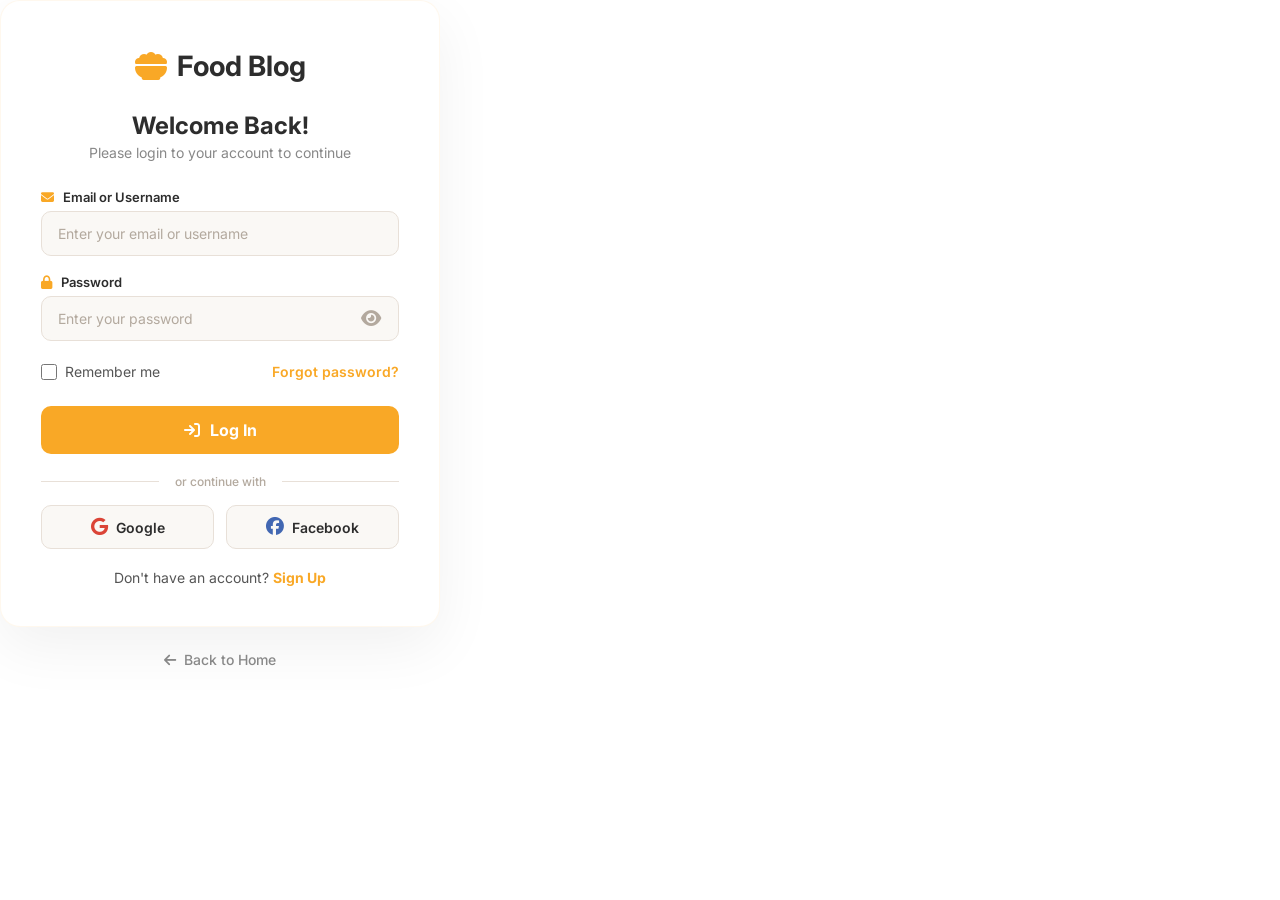
==== login.html @ b009cd86 "food blog" ====
<!DOCTYPE html>
<html lang="en">
<head>
    <meta charset="UTF-8" />
    <meta name="viewport" content="width=device-width, initial-scale=1.0" />
    <title>Login - My Food Blog</title>

    <!-- Google Fonts -->
    <link rel="preconnect" href="https://fonts.googleapis.com" />
    <link rel="preconnect" href="https://fonts.gstatic.com" crossorigin />
    <link href="https://fonts.googleapis.com/css2?family=Inter:wght@400;500;600;700&display=swap" rel="stylesheet" />

    <!-- Font Awesome -->
    <link rel="stylesheet" href="https://cdnjs.cloudflare.com/ajax/libs/font-awesome/6.5.0/css/all.min.css" />

    <link rel="stylesheet" href="style.css" />
</head>
<body>
    <!-- ========================================== -->
    <!-- LOGIN PAGE                                -->
    <!-- ========================================== -->
    <div class="login-page">
        <div class="login-card">
            <!-- Logo / Brand -->
            <div class="login-brand">
                <i class="fa-solid fa-bowl-food"></i>
                <h1>Food Blog</h1>
            </div>

            <!-- Welcome Message -->
            <h2>Welcome Back!</h2>
            <p class="login-subtitle">Please login to your account to continue</p>

            <!-- Login Form -->
            <form class="login-form" id="loginForm">
                <!-- Email / Username Field -->
                <div class="form-group">
                    <label for="email">
                        <i class="fa-solid fa-envelope"></i> Email or Username
                    </label>
                    <input 
                        type="text" 
                        id="email" 
                        placeholder="Enter your email or username" 
                        required 
                    />
                </div>

                <!-- Password Field -->
                <div class="form-group">
                    <label for="password">
                        <i class="fa-solid fa-lock"></i> Password
                    </label>
                    <div class="password-wrapper">
                        <input 
                            type="password" 
                            id="password" 
                            placeholder="Enter your password" 
                            required 
                        />
                        <button type="button" id="togglePassword" class="toggle-password">
                            <i class="fa-solid fa-eye"></i>
                        </button>
                    </div>
                </div>

                <!-- Remember Me & Forgot Password -->
                <div class="form-options">
                    <label class="remember-me">
                        <input type="checkbox" /> Remember me
                    </label>
                    <a href="#" class="forgot-password">Forgot password?</a>
                </div>

                <!-- Login Button -->
                <button type="submit" class="login-btn">
                    <i class="fa-solid fa-arrow-right-to-bracket"></i> Log In
                </button>
            </form>

            <!-- Divider -->
            <div class="divider">
                <span>or continue with</span>
            </div>

            <!-- Social Login Options -->
            <div class="social-login">
                <button class="social-btn google">
                    <i class="fa-brands fa-google"></i> Google
                </button>
                <button class="social-btn facebook">
                    <i class="fa-brands fa-facebook"></i> Facebook
                </button>
            </div>

            <!-- Sign Up Link -->
            <p class="signup-link">
                Don't have an account? <a href="#">Sign Up</a>
            </p>
        </div>

        <!-- Back to Home Link -->
        <a href="index.html" class="back-home">
            <i class="fa-solid fa-arrow-left"></i> Back to Home
        </a>
    </div>

    <script src="login.js"></script>
</body>
</html>
---- style.css ----
/* RESET */
* {
    margin: 0;
    padding: 0;
    box-sizing: border-box;
}

body {
    font-family: 'Inter', Arial, sans-serif;
    background: #ffffff;
    color: #2d2d2d;
}

/* HEADER */
.header {
    background: #ffffff;
    box-shadow: 0 2px 10px rgba(0,0,0,0.04);
    padding: 16px 0;
}

.header .container {
    display: flex;
    align-items: center;
    justify-content: space-between;
    max-width: 1200px;
    margin: 0 auto;
    padding: 0 24px;
}

.logo h1 {
    font-size: 24px;
    color: #f9a826;
    font-weight: 700;
}

.logo h1 i {
    margin-right: 8px;
}

.nav {
    display: flex;
    gap: 32px;
}

.nav a {
    color: #2d2d2d;
    text-decoration: none;
    font-weight: 600;
    transition: color 0.2s ease;
}

.nav a:hover,
.nav a.active {
    color: #f9a826;
}

.user-profile {
    font-size: 28px;
    color: #2d2d2d;
}

.user-profile a {
    color: inherit;
}

/* HERO */
.hero {
    position: relative;
    text-align: center;
    color: white;
    margin-bottom: 40px;
}

.hero img {
    width: 100%;
    height: 400px;
    object-fit: cover;
}

.hero h2 {
    position: absolute;
    top: 45%;
    left: 50%;
    transform: translate(-50%, -50%);
    font-size: 48px;
    font-weight: 700;
    text-shadow: 0 4px 20px rgba(0,0,0,0.5);
}

.hero p {
    position: absolute;
    top: 58%;
    left: 50%;
    transform: translate(-50%, -50%);
    font-size: 20px;
    text-shadow: 0 4px 20px rgba(0,0,0,0.5);
}

/* GRID */
.grid-container {
    display: grid;
    grid-template-columns: repeat(auto-fill, minmax(250px, 1fr));
    gap: 24px;
    max-width: 1200px;
    margin: 0 auto;
    padding: 0 24px 60px;
}

.grid-item {
    background: #e7b904;
    border-radius: 12px;
    overflow: hidden;
    box-shadow: 0 2px 12px rgba(0,0,0,0.06);
    transition: transform 0.3s ease, box-shadow 0.3s ease;
}

.grid-item:hover {
    transform: translateY(-4px);
    box-shadow: 0 8px 30px rgba(0,0,0,0.1);
}

.grid-item img {
    width: 100%;
    height: 200px;
    object-fit: cover;
    display: block;
    transition: transform 0.3s ease;
}

.grid-item:hover img {
    transform: scale(1.02);
}

.grid-item h2 {
    padding: 16px 16px 20px;
    font-size: 18px;
    color: #2d2d2d;
    font-weight: 600;
}

/* ============================================ */
/* LOGIN PAGE CONTAINER                       */
/* ============================================ */
.login-page {
    width: 100%;
    max-width: 440px;
    display: flex;
    flex-direction: column;
    align-items: center;
    gap: 24px;
    
    
}

/* ============================================ */
/* LOGIN CARD                                 */
/* ============================================ */
.login-card {
    background: #ffffff;
    border-radius: 20px;
    padding: 48px 40px 40px;
    width: 100%;
    box-shadow: 0 20px 60px rgba(0, 0, 0, 0.06);
    border: 1px solid rgba(249, 168, 38, 0.08);
    
}

/* Brand / Logo */
.login-brand {
    display: flex;
    align-items: center;
    justify-content: center;
    gap: 10px;
    margin-bottom: 28px;
}

.login-brand i {
    font-size: 32px;
    color: #f9a826;
}

.login-brand h1 {
    font-size: 28px;
    font-weight: 700;
    color: #2d2d2d;
}

/* Headings */
.login-card h2 {
    font-size: 24px;
    font-weight: 700;
    color: #2d2d2d;
    text-align: center;
    margin-bottom: 4px;
}

.login-subtitle {
    font-size: 14px;
    color: #888;
    text-align: center;
    margin-bottom: 28px;
}

/* ============================================ */
/* FORM                                        */
/* ============================================ */
.login-form {
    display: flex;
    flex-direction: column;
    gap: 18px;
}

.form-group {
    display: flex;
    flex-direction: column;
    gap: 6px;
}

.form-group label {
    font-size: 13px;
    font-weight: 600;
    color: #2d2d2d;
}

.form-group label i {
    color: #f9a826;
    margin-right: 6px;
}

.form-group input {
    padding: 12px 16px;
    border: 1.5px solid #e8e0d8;
    border-radius: 10px;
    font-size: 15px;
    font-family: 'Inter', sans-serif;
    background: #faf8f5;
    transition: all 0.3s ease;
    color: #2d2d2d;
}

.form-group input:focus {
    border-color: #f9a826;
    background: #ffffff;
    box-shadow: 0 0 0 4px rgba(249, 168, 38, 0.12);
    outline: none;
}

.form-group input::placeholder {
    color: #b3a99e;
    font-size: 14px;
}

/* Password Toggle */
.password-wrapper {
    position: relative;
}

.password-wrapper input {
    width: 100%;
    padding-right: 48px;
}

.toggle-password {
    position: absolute;
    right: 14px;
    top: 50%;
    transform: translateY(-50%);
    background: none;
    border: none;
    color: #b3a99e;
    cursor: pointer;
    font-size: 18px;
    padding: 4px;
    transition: color 0.2s ease;
}

.toggle-password:hover {
    color: #2d2d2d;
}

/* ============================================ */
/* FORM OPTIONS                                */
/* ============================================ */
.form-options {
    display: flex;
    justify-content: space-between;
    align-items: center;
    font-size: 14px;
    margin: 4px 0 8px;
}

.remember-me {
    display: flex;
    align-items: center;
    gap: 8px;
    color: #555;
    cursor: pointer;
}

.remember-me input[type="checkbox"] {
    width: 16px;
    height: 16px;
    accent-color: #f9a826;
    cursor: pointer;
}

.forgot-password {
    color: #f9a826;
    text-decoration: none;
    font-weight: 600;
    transition: color 0.2s ease;
}

.forgot-password:hover {
    color: #e0911a;
    text-decoration: underline;
}

/* ============================================ */
/* LOGIN BUTTON                               */
/* ============================================ */
.login-btn {
    padding: 14px 24px;
    background: #f9a826;
    color: #ffffff;
    border: none;
    border-radius: 10px;
    font-size: 16px;
    font-weight: 700;
    font-family: 'Inter', sans-serif;
    cursor: pointer;
    transition: all 0.3s ease;
    display: flex;
    align-items: center;
    justify-content: center;
    gap: 10px;
}

.login-btn:hover {
    background: #e0911a;
    transform: translateY(-2px);
    box-shadow: 0 8px 24px rgba(249, 168, 38, 0.3);
}

.login-btn:active {
    transform: translateY(0);
}

/* ============================================ */
/* DIVIDER                                    */
/* ============================================ */
.divider {
    display: flex;
    align-items: center;
    gap: 16px;
    margin: 20px 0 16px;
}

.divider::before,
.divider::after {
    content: '';
    flex: 1;
    height: 1px;
    background: #e8e0d8;
}

.divider span {
    font-size: 12px;
    color: #b3a99e;
    font-weight: 500;
    white-space: nowrap;
}

/* ============================================ */
/* SOCIAL LOGIN                               */
/* ============================================ */
.social-login {
    display: flex;
    gap: 12px;
}

.social-btn {
    flex: 1;
    padding: 12px 16px;
    border: 1.5px solid #e8e0d8;
    border-radius: 10px;
    background: #faf8f5;
    font-family: 'Inter', sans-serif;
    font-size: 14px;
    font-weight: 600;
    cursor: pointer;
    transition: all 0.3s ease;
    display: flex;
    align-items: center;
    justify-content: center;
    gap: 8px;
    color: #2d2d2d;
}

.social-btn:hover {
    background: #ffffff;
    border-color: #f9a826;
    transform: translateY(-2px);
    box-shadow: 0 4px 16px rgba(0, 0, 0, 0.04);
}

.social-btn.google i {
    color: #db4437;
    font-size: 18px;
}

.social-btn.facebook i {
    color: #4267b2;
    font-size: 18px;
}

/* ============================================ */
/* SIGN UP LINK                               */
/* ============================================ */
.signup-link {
    text-align: center;
    font-size: 14px;
    color: #555;
    margin-top: 20px;
}

.signup-link a {
    color: #f9a826;
    font-weight: 700;
    text-decoration: none;
    transition: color 0.2s ease;
}

.signup-link a:hover {
    color: #e0911a;
    text-decoration: underline;
}

/* ============================================ */
/* BACK TO HOME                               */
/* ============================================ */
.back-home {
    display: inline-flex;
    align-items: center;
    gap: 8px;
    color: #888;
    text-decoration: none;
    font-size: 14px;
    font-weight: 500;
    transition: color 0.2s ease;
}

.back-home:hover {
    color: #f9a826;
}

/* ============================================ */
/* RESPONSIVE                                  */
/* ============================================ */
@media (max-width: 480px) {
    .login-card {
        padding: 32px 20px 28px;
    }

    .login-card h2 {
        font-size: 20px;
    }

    .social-login {
        flex-direction: column;
    }

    .form-options {
        flex-direction: column;
        gap: 8px;
        align-items: flex-start;
    }
}
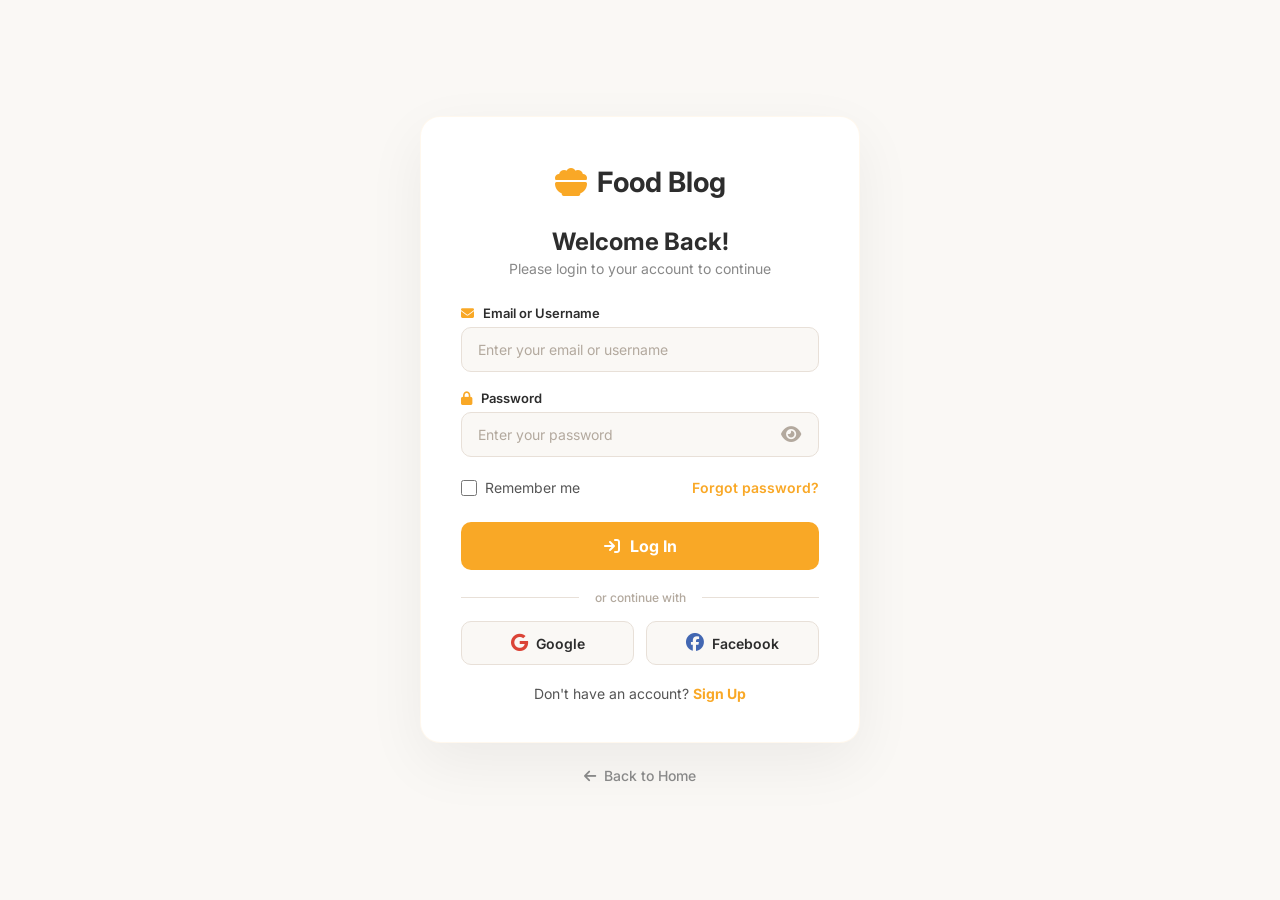
==== commit f244015b: "created login.css, changed footer style" ====
--- a/login.html
+++ b/login.html
@@ -13,7 +13,7 @@
     <!-- Font Awesome -->
     <link rel="stylesheet" href="https://cdnjs.cloudflare.com/ajax/libs/font-awesome/6.5.0/css/all.min.css" />
 
-    <link rel="stylesheet" href="style.css" />
+    <link rel="stylesheet" href="login.css" />
 </head>
 <body>
     <!-- ========================================== -->
--- a/login.css
+++ b/login.css
@@ -0,0 +1,355 @@
+/*reset*/
+* {
+    margin: 0;
+    padding: 0;
+    box-sizing: border-box;
+}
+
+body {
+    font-family: 'Inter', -apple-system, BlinkMacSystemFont, sans-serif;
+    background: #faf8f5;
+    min-height: 100vh;
+    display: flex;
+    align-items: center;
+    justify-content: center;
+    padding: 20px;
+}
+
+/* ============================================ */
+/* LOGIN PAGE CONTAINER                       */
+/* ============================================ */
+.login-page {
+    width: 100%;
+    max-width: 440px;
+    display: flex;
+    flex-direction: column;
+    align-items: center;
+    gap: 24px;
+    
+    
+}
+
+/* ============================================ */
+/* LOGIN CARD                                 */
+/* ============================================ */
+.login-card {
+    background: #ffffff;
+    border-radius: 20px;
+    padding: 48px 40px 40px;
+    width: 100%;
+    box-shadow: 0 20px 60px rgba(0, 0, 0, 0.06);
+    border: 1px solid rgba(249, 168, 38, 0.08);
+    
+}
+
+/* Brand / Logo */
+.login-brand {
+    display: flex;
+    align-items: center;
+    justify-content: center;
+    gap: 10px;
+    margin-bottom: 28px;
+}
+
+.login-brand i {
+    font-size: 32px;
+    color: #f9a826;
+}
+
+.login-brand h1 {
+    font-size: 28px;
+    font-weight: 700;
+    color: #2d2d2d;
+}
+
+/* Headings */
+.login-card h2 {
+    font-size: 24px;
+    font-weight: 700;
+    color: #2d2d2d;
+    text-align: center;
+    margin-bottom: 4px;
+}
+
+.login-subtitle {
+    font-size: 14px;
+    color: #888;
+    text-align: center;
+    margin-bottom: 28px;
+}
+
+/* ============================================ */
+/* FORM                                        */
+/* ============================================ */
+.login-form {
+    display: flex;
+    flex-direction: column;
+    gap: 18px;
+}
+
+.form-group {
+    display: flex;
+    flex-direction: column;
+    gap: 6px;
+}
+
+.form-group label {
+    font-size: 13px;
+    font-weight: 600;
+    color: #2d2d2d;
+}
+
+.form-group label i {
+    color: #f9a826;
+    margin-right: 6px;
+}
+
+.form-group input {
+    padding: 12px 16px;
+    border: 1.5px solid #e8e0d8;
+    border-radius: 10px;
+    font-size: 15px;
+    font-family: 'Inter', sans-serif;
+    background: #faf8f5;
+    transition: all 0.3s ease;
+    color: #2d2d2d;
+}
+
+.form-group input:focus {
+    border-color: #f9a826;
+    background: #ffffff;
+    box-shadow: 0 0 0 4px rgba(249, 168, 38, 0.12);
+    outline: none;
+}
+
+.form-group input::placeholder {
+    color: #b3a99e;
+    font-size: 14px;
+}
+
+/* Password Toggle */
+.password-wrapper {
+    position: relative;
+}
+
+.password-wrapper input {
+    width: 100%;
+    padding-right: 48px;
+}
+
+.toggle-password {
+    position: absolute;
+    right: 14px;
+    top: 50%;
+    transform: translateY(-50%);
+    background: none;
+    border: none;
+    color: #b3a99e;
+    cursor: pointer;
+    font-size: 18px;
+    padding: 4px;
+    transition: color 0.2s ease;
+}
+
+.toggle-password:hover {
+    color: #2d2d2d;
+}
+
+/* ============================================ */
+/* FORM OPTIONS                                */
+/* ============================================ */
+.form-options {
+    display: flex;
+    justify-content: space-between;
+    align-items: center;
+    font-size: 14px;
+    margin: 4px 0 8px;
+}
+
+.remember-me {
+    display: flex;
+    align-items: center;
+    gap: 8px;
+    color: #555;
+    cursor: pointer;
+}
+
+.remember-me input[type="checkbox"] {
+    width: 16px;
+    height: 16px;
+    accent-color: #f9a826;
+    cursor: pointer;
+}
+
+.forgot-password {
+    color: #f9a826;
+    text-decoration: none;
+    font-weight: 600;
+    transition: color 0.2s ease;
+}
+
+.forgot-password:hover {
+    color: #e0911a;
+    text-decoration: underline;
+}
+
+/* ============================================ */
+/* LOGIN BUTTON                               */
+/* ============================================ */
+.login-btn {
+    padding: 14px 24px;
+    background: #f9a826;
+    color: #ffffff;
+    border: none;
+    border-radius: 10px;
+    font-size: 16px;
+    font-weight: 700;
+    font-family: 'Inter', sans-serif;
+    cursor: pointer;
+    transition: all 0.3s ease;
+    display: flex;
+    align-items: center;
+    justify-content: center;
+    gap: 10px;
+}
+
+.login-btn:hover {
+    background: #e0911a;
+    transform: translateY(-2px);
+    box-shadow: 0 8px 24px rgba(249, 168, 38, 0.3);
+}
+
+.login-btn:active {
+    transform: translateY(0);
+}
+
+/* ============================================ */
+/* DIVIDER                                    */
+/* ============================================ */
+.divider {
+    display: flex;
+    align-items: center;
+    gap: 16px;
+    margin: 20px 0 16px;
+}
+
+.divider::before,
+.divider::after {
+    content: '';
+    flex: 1;
+    height: 1px;
+    background: #e8e0d8;
+}
+
+.divider span {
+    font-size: 12px;
+    color: #b3a99e;
+    font-weight: 500;
+    white-space: nowrap;
+}
+
+/* ============================================ */
+/* SOCIAL LOGIN                               */
+/* ============================================ */
+.social-login {
+    display: flex;
+    gap: 12px;
+}
+
+.social-btn {
+    flex: 1;
+    padding: 12px 16px;
+    border: 1.5px solid #e8e0d8;
+    border-radius: 10px;
+    background: #faf8f5;
+    font-family: 'Inter', sans-serif;
+    font-size: 14px;
+    font-weight: 600;
+    cursor: pointer;
+    transition: all 0.3s ease;
+    display: flex;
+    align-items: center;
+    justify-content: center;
+    gap: 8px;
+    color: #2d2d2d;
+}
+
+.social-btn:hover {
+    background: #ffffff;
+    border-color: #f9a826;
+    transform: translateY(-2px);
+    box-shadow: 0 4px 16px rgba(0, 0, 0, 0.04);
+}
+
+.social-btn.google i {
+    color: #db4437;
+    font-size: 18px;
+}
+
+.social-btn.facebook i {
+    color: #4267b2;
+    font-size: 18px;
+}
+
+/* ============================================ */
+/* SIGN UP LINK                               */
+/* ============================================ */
+.signup-link {
+    text-align: center;
+    font-size: 14px;
+    color: #555;
+    margin-top: 20px;
+}
+
+.signup-link a {
+    color: #f9a826;
+    font-weight: 700;
+    text-decoration: none;
+    transition: color 0.2s ease;
+}
+
+.signup-link a:hover {
+    color: #e0911a;
+    text-decoration: underline;
+}
+
+/* ============================================ */
+/* BACK TO HOME                               */
+/* ============================================ */
+.back-home {
+    display: inline-flex;
+    align-items: center;
+    gap: 8px;
+    color: #888;
+    text-decoration: none;
+    font-size: 14px;
+    font-weight: 500;
+    transition: color 0.2s ease;
+}
+
+.back-home:hover {
+    color: #f9a826;
+}
+
+/* ============================================ */
+/* RESPONSIVE                                  */
+/* ============================================ */
+@media (max-width: 480px) {
+    .login-card {
+        padding: 32px 20px 28px;
+    }
+
+    .login-card h2 {
+        font-size: 20px;
+    }
+
+    .social-login {
+        flex-direction: column;
+    }
+
+    .form-options {
+        flex-direction: column;
+        gap: 8px;
+        align-items: flex-start;
+    }
+}
